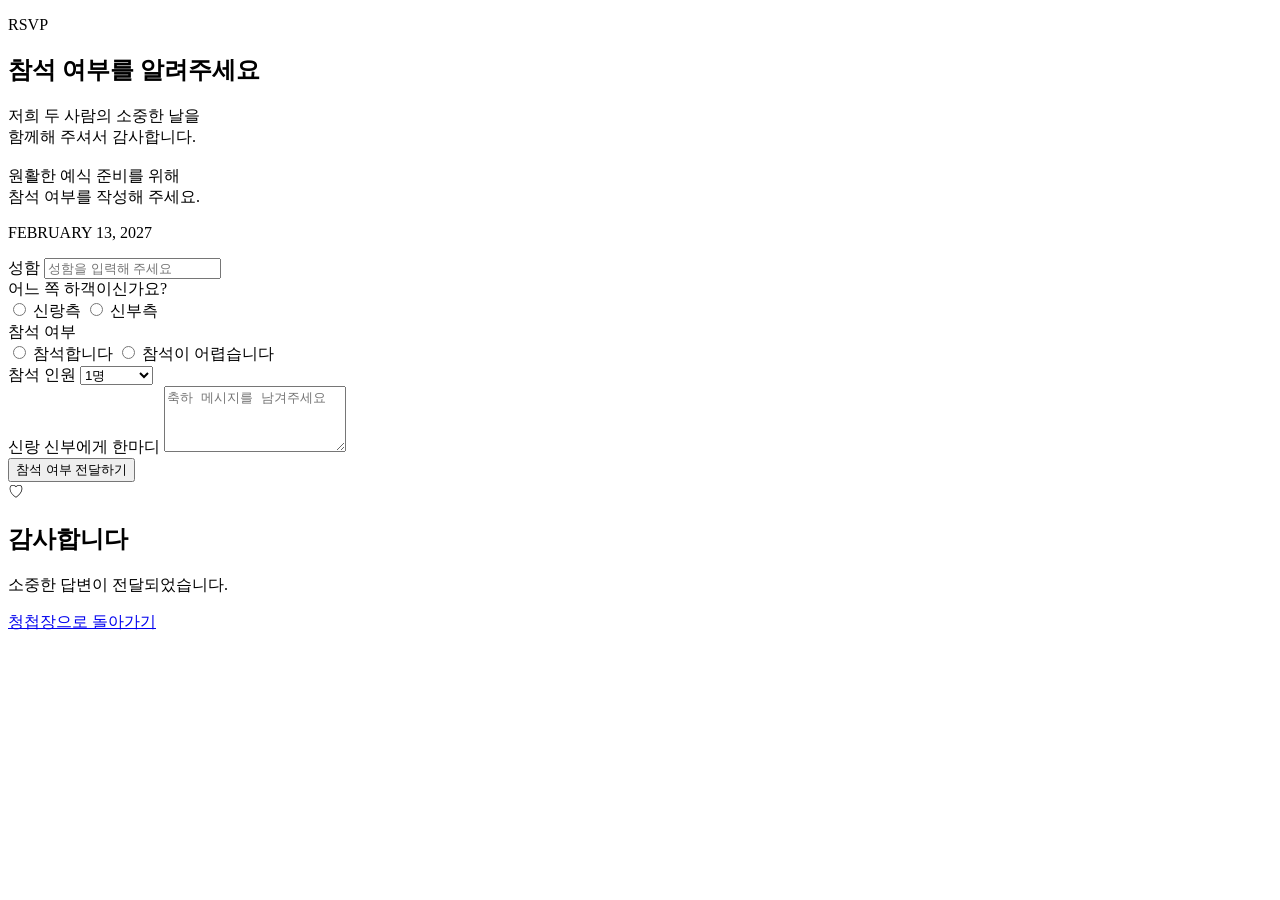
==== rsvp.html @ c838567b "Emily wedding invitation" ====
<!DOCTYPE html>
<html lang="ko">

<head>

    <meta charset="UTF-8">

    <meta
        name="viewport"
        content="width=device-width, initial-scale=1.0">

    <title>
        RSVP | Taeyoon & Minyoung
    </title>

    <link
        rel="stylesheet"
        href="rsvp.css">

</head>


<body>


<main class="rsvp-page">


    <section class="rsvp-header">

        <p class="eng">
            RSVP
        </p>

        <h1>
            참석 여부를 알려주세요
        </h1>


        <div class="line"></div>


        <p class="description">

            저희 두 사람의 소중한 날을<br>
            함께해 주셔서 감사합니다.
            <br><br>

            원활한 예식 준비를 위해<br>
            참석 여부를 작성해 주세요.

        </p>


        <p class="wedding-date">
            FEBRUARY 13, 2027
        </p>

    </section>



    <form id="rsvpForm">


        <!-- NAME -->

        <div class="form-group">

            <label for="name">
                성함
            </label>

            <input
                type="text"
                id="name"
                name="name"
                placeholder="성함을 입력해 주세요"
                required>

        </div>



        <!-- SIDE -->

        <div class="form-group">

            <label>
                어느 쪽 하객이신가요?
            </label>


            <div class="choice-wrap">

                <label class="choice">

                    <input
                        type="radio"
                        name="side"
                        value="신랑측"
                        required>

                    <span>
                        신랑측
                    </span>

                </label>


                <label class="choice">

                    <input
                        type="radio"
                        name="side"
                        value="신부측">

                    <span>
                        신부측
                    </span>

                </label>

            </div>

        </div>



        <!-- ATTENDANCE -->

        <div class="form-group">

            <label>
                참석 여부
            </label>


            <div class="choice-wrap">

                <label class="choice">

                    <input
                        type="radio"
                        name="attendance"
                        value="참석"
                        required>

                    <span>
                        참석합니다
                    </span>

                </label>


                <label class="choice">

                    <input
                        type="radio"
                        name="attendance"
                        value="불참">

                    <span>
                        참석이 어렵습니다
                    </span>

                </label>

            </div>

        </div>



        <!-- NUMBER -->

        <div
            class="form-group"
            id="guestGroup">

            <label for="guests">
                참석 인원
            </label>

            <select
                id="guests"
                name="guests">

                <option value="1">
                    1명
                </option>

                <option value="2">
                    2명
                </option>

                <option value="3">
                    3명
                </option>

                <option value="4">
                    4명
                </option>

                <option value="5">
                    5명 이상
                </option>

            </select>

        </div>



        <!-- MESSAGE -->

        <div class="form-group">

            <label for="message">
                신랑 신부에게 한마디
            </label>

            <textarea
                id="message"
                name="message"
                rows="4"
                placeholder="축하 메시지를 남겨주세요"></textarea>

        </div>



        <button
            type="submit"
            id="submitButton">

            참석 여부 전달하기

        </button>


    </form>



    <!-- RESULT -->

    <div
        id="successMessage"
        class="success-message">

        <div class="heart">
            ♡
        </div>

        <h2>
            감사합니다
        </h2>

        <p>
            소중한 답변이 전달되었습니다.
        </p>


        <a href="index.html">
            청첩장으로 돌아가기
        </a>

    </div>


</main>


<script src="rsvp.js"></script>

</body>

</html>
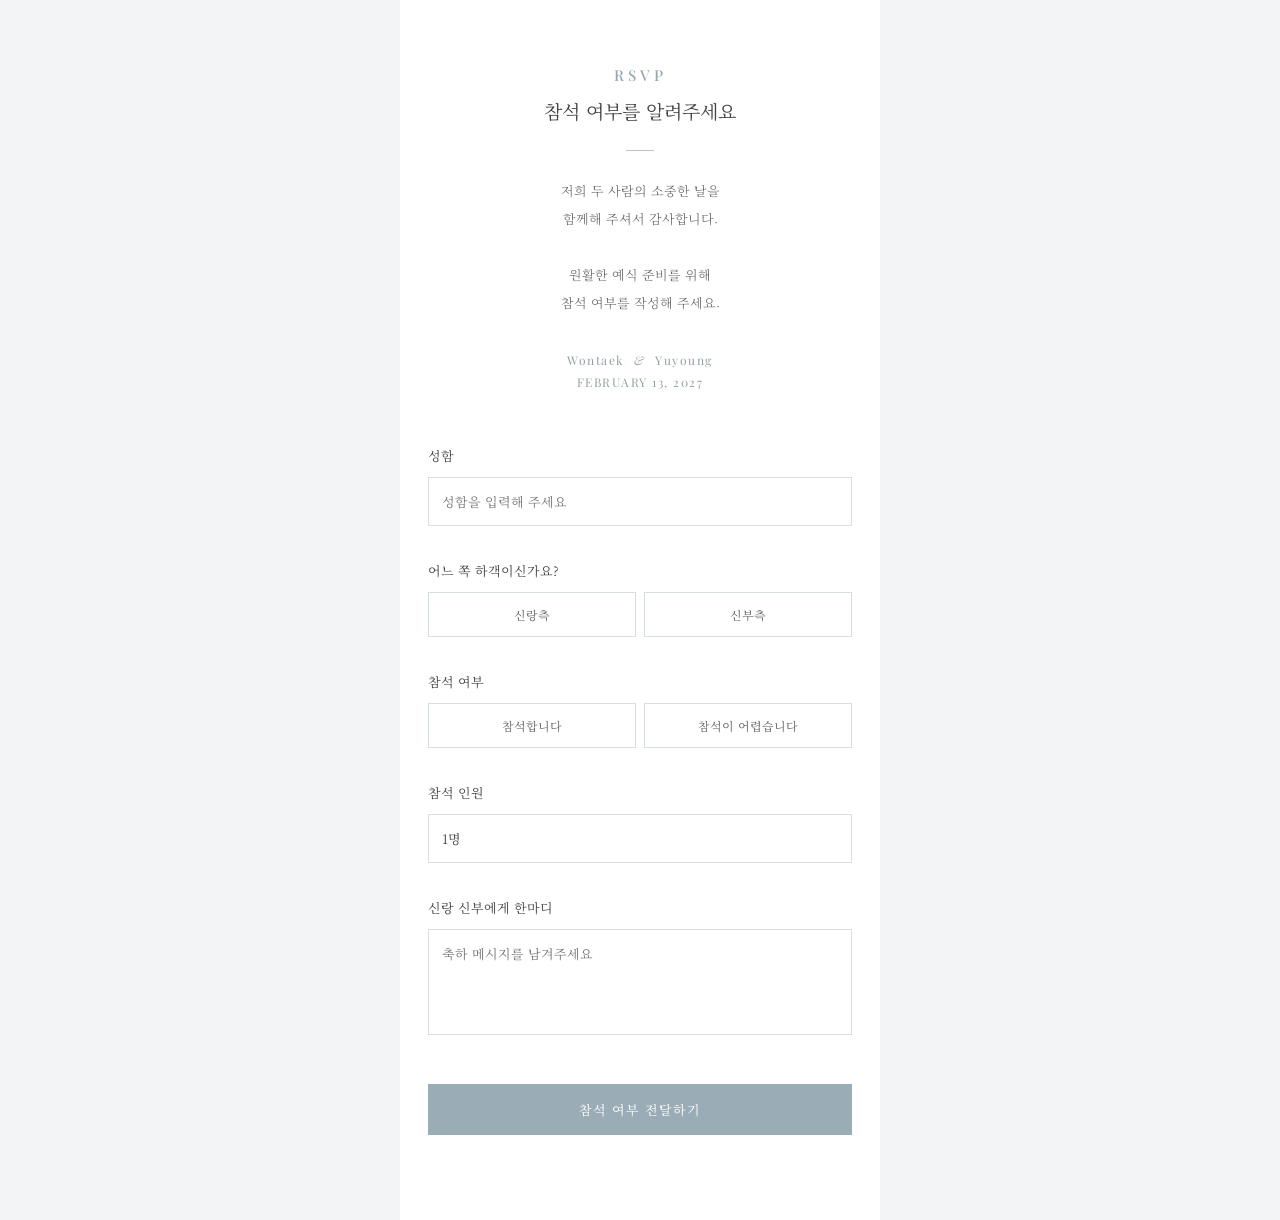
==== commit bdf72149: "Update invitation" ====
--- a/rsvp.html
+++ b/rsvp.html
@@ -10,7 +10,7 @@
         content="width=device-width, initial-scale=1.0">
 
     <title>
-        RSVP | Taeyoon & Minyoung
+        RSVP | Wontaek & Yuyoung
     </title>
 
     <link
@@ -28,9 +28,11 @@
 
     <section class="rsvp-header">
 
+
         <p class="eng">
             RSVP
         </p>
+
 
         <h1>
             참석 여부를 알려주세요
@@ -44,6 +46,7 @@
 
             저희 두 사람의 소중한 날을<br>
             함께해 주셔서 감사합니다.
+
             <br><br>
 
             원활한 예식 준비를 위해<br>
@@ -53,7 +56,19 @@
 
 
         <p class="wedding-date">
+
+            Wontaek
+
+            <span>
+                &
+            </span>
+
+            Yuyoung
+
+            <br>
+
             FEBRUARY 13, 2027
+
         </p>
 
     </section>
@@ -93,6 +108,7 @@
 
             <div class="choice-wrap">
 
+
                 <label class="choice">
 
                     <input
@@ -108,6 +124,7 @@
                 </label>
 
 
+
                 <label class="choice">
 
                     <input
@@ -121,6 +138,7 @@
 
                 </label>
 
+
             </div>
 
         </div>
@@ -137,6 +155,7 @@
 
 
             <div class="choice-wrap">
+
 
                 <label class="choice">
 
@@ -153,6 +172,7 @@
                 </label>
 
 
+
                 <label class="choice">
 
                     <input
@@ -166,13 +186,14 @@
 
                 </label>
 
+
             </div>
 
         </div>
 
 
 
-        <!-- NUMBER -->
+        <!-- GUEST COUNT -->
 
         <div
             class="form-group"
@@ -182,6 +203,7 @@
                 참석 인원
             </label>
 
+
             <select
                 id="guests"
                 name="guests">
@@ -219,6 +241,7 @@
             <label for="message">
                 신랑 신부에게 한마디
             </label>
+
 
             <textarea
                 id="message"
@@ -243,20 +266,28 @@
 
 
 
-    <!-- RESULT -->
+    <!-- SUCCESS -->
 
     <div
         id="successMessage"
         class="success-message">
 
+
         <div class="heart">
             ♡
         </div>
+
+
+        <p class="success-eng">
+            THANK YOU
+        </p>
+
 
         <h2>
             감사합니다
         </h2>
 
+
         <p>
             소중한 답변이 전달되었습니다.
         </p>
@@ -266,6 +297,7 @@
             청첩장으로 돌아가기
         </a>
 
+
     </div>
 
 
--- a/rsvp.css
+++ b/rsvp.css
@@ -0,0 +1,360 @@
+@import url('https://fonts.googleapis.com/css2?family=Noto+Serif+KR:wght@300;400;500;600&family=Playfair+Display:ital,wght@0,400;0,500;0,600;1,400&display=swap');
+
+
+* {
+    box-sizing: border-box;
+    margin: 0;
+    padding: 0;
+}
+
+
+body {
+    background: #f2f4f5;
+
+    color: #434343;
+
+    font-family:
+        "Playfair Display",
+        "Noto Serif KR",
+        serif;
+}
+
+
+.rsvp-page {
+    width: 100%;
+
+    max-width: 480px;
+    min-height: 100vh;
+
+    margin: auto;
+
+    padding: 65px 28px 85px;
+
+    background: #ffffff;
+}
+
+
+
+/* ========================
+   HEADER
+======================== */
+
+.rsvp-header {
+    margin-bottom: 52px;
+
+    text-align: center;
+}
+
+
+.eng {
+    margin-bottom: 12px;
+
+    font-family: "Playfair Display", serif;
+
+    font-size: 15px;
+    font-weight: 500;
+
+    letter-spacing: 4px;
+
+    color: #94a7b0;
+}
+
+
+.rsvp-header h1 {
+    font-family:
+        "Noto Serif KR",
+        serif;
+
+    font-size: 19px;
+    font-weight: 400;
+}
+
+
+.line {
+    width: 28px;
+    height: 1px;
+
+    margin: 26px auto;
+
+    background: #b5c5cb;
+}
+
+
+.description {
+    font-family:
+        "Noto Serif KR",
+        serif;
+
+    font-size: 13px;
+    font-weight: 300;
+
+    line-height: 2.15;
+
+    color: #626262;
+}
+
+
+.wedding-date {
+    margin-top: 32px;
+
+    font-family: "Playfair Display", serif;
+
+    font-size: 12px;
+
+    line-height: 1.9;
+
+    letter-spacing: 1.5px;
+
+    color: #929fa4;
+}
+
+
+.wedding-date span {
+    margin: 0 5px;
+
+    font-style: italic;
+}
+
+
+
+/* ========================
+   FORM
+======================== */
+
+.form-group {
+    margin-bottom: 35px;
+}
+
+
+.form-group > label {
+    display: block;
+
+    margin-bottom: 12px;
+
+    font-family:
+        "Noto Serif KR",
+        serif;
+
+    font-size: 13px;
+}
+
+
+input[type="text"],
+select,
+textarea {
+    width: 100%;
+
+    padding: 14px 13px;
+
+    border: 1px solid #d7dde0;
+    border-radius: 0;
+
+    outline: none;
+
+    background: #ffffff;
+
+    color: #444444;
+
+    font-family:
+        "Noto Serif KR",
+        serif;
+
+    font-size: 13px;
+
+    appearance: none;
+}
+
+
+input[type="text"]:focus,
+select:focus,
+textarea:focus {
+    border-color: #9fb2ba;
+}
+
+
+textarea {
+    resize: none;
+}
+
+
+
+/* ========================
+   RADIO BUTTON
+======================== */
+
+.choice-wrap {
+    display: grid;
+
+    grid-template-columns:
+        repeat(2, 1fr);
+
+    gap: 8px;
+}
+
+
+.choice input {
+    display: none;
+}
+
+
+.choice span {
+    display: block;
+
+    padding: 13px 5px;
+
+    border: 1px solid #d5dde0;
+
+    text-align: center;
+
+    font-family:
+        "Noto Serif KR",
+        serif;
+
+    font-size: 12px;
+
+    color: #636363;
+
+    cursor: pointer;
+
+    transition: 0.2s ease;
+}
+
+
+.choice input:checked + span {
+    border-color: #9bafb8;
+
+    background: #9bafb8;
+
+    color: #ffffff;
+}
+
+
+
+/* ========================
+   BUTTON
+======================== */
+
+#submitButton {
+    width: 100%;
+
+    margin-top: 10px;
+
+    padding: 16px 15px;
+
+    border: none;
+
+    background: #9aadb6;
+
+    color: #ffffff;
+
+    font-family:
+        "Noto Serif KR",
+        serif;
+
+    font-size: 13px;
+
+    letter-spacing: 1px;
+
+    cursor: pointer;
+
+    transition: 0.2s ease;
+}
+
+
+#submitButton:hover {
+    opacity: 0.88;
+}
+
+
+#submitButton:disabled {
+    opacity: 0.5;
+
+    cursor: default;
+}
+
+
+
+/* ========================
+   SUCCESS
+======================== */
+
+.success-message {
+    display: none;
+
+    padding: 85px 10px;
+
+    text-align: center;
+}
+
+
+.success-message.active {
+    display: block;
+}
+
+
+.success-message .heart {
+    margin-bottom: 14px;
+
+    font-family: "Playfair Display", serif;
+
+    font-size: 28px;
+
+    color: #9eb0b8;
+}
+
+
+.success-eng {
+    margin-bottom: 10px;
+
+    font-family: "Playfair Display", serif;
+
+    font-size: 12px;
+
+    letter-spacing: 3px;
+
+    color: #9aaab1;
+}
+
+
+.success-message h2 {
+    margin-bottom: 15px;
+
+    font-family:
+        "Noto Serif KR",
+        serif;
+
+    font-size: 19px;
+    font-weight: 400;
+}
+
+
+.success-message > p:not(.success-eng) {
+    font-family:
+        "Noto Serif KR",
+        serif;
+
+    font-size: 13px;
+
+    color: #777777;
+}
+
+
+.success-message a {
+    display: inline-block;
+
+    margin-top: 35px;
+
+    padding: 12px 25px;
+
+    border: 1px solid #a6b8c0;
+
+    color: #758b94;
+
+    font-family:
+        "Noto Serif KR",
+        serif;
+
+    font-size: 12px;
+
+    text-decoration: none;
+}
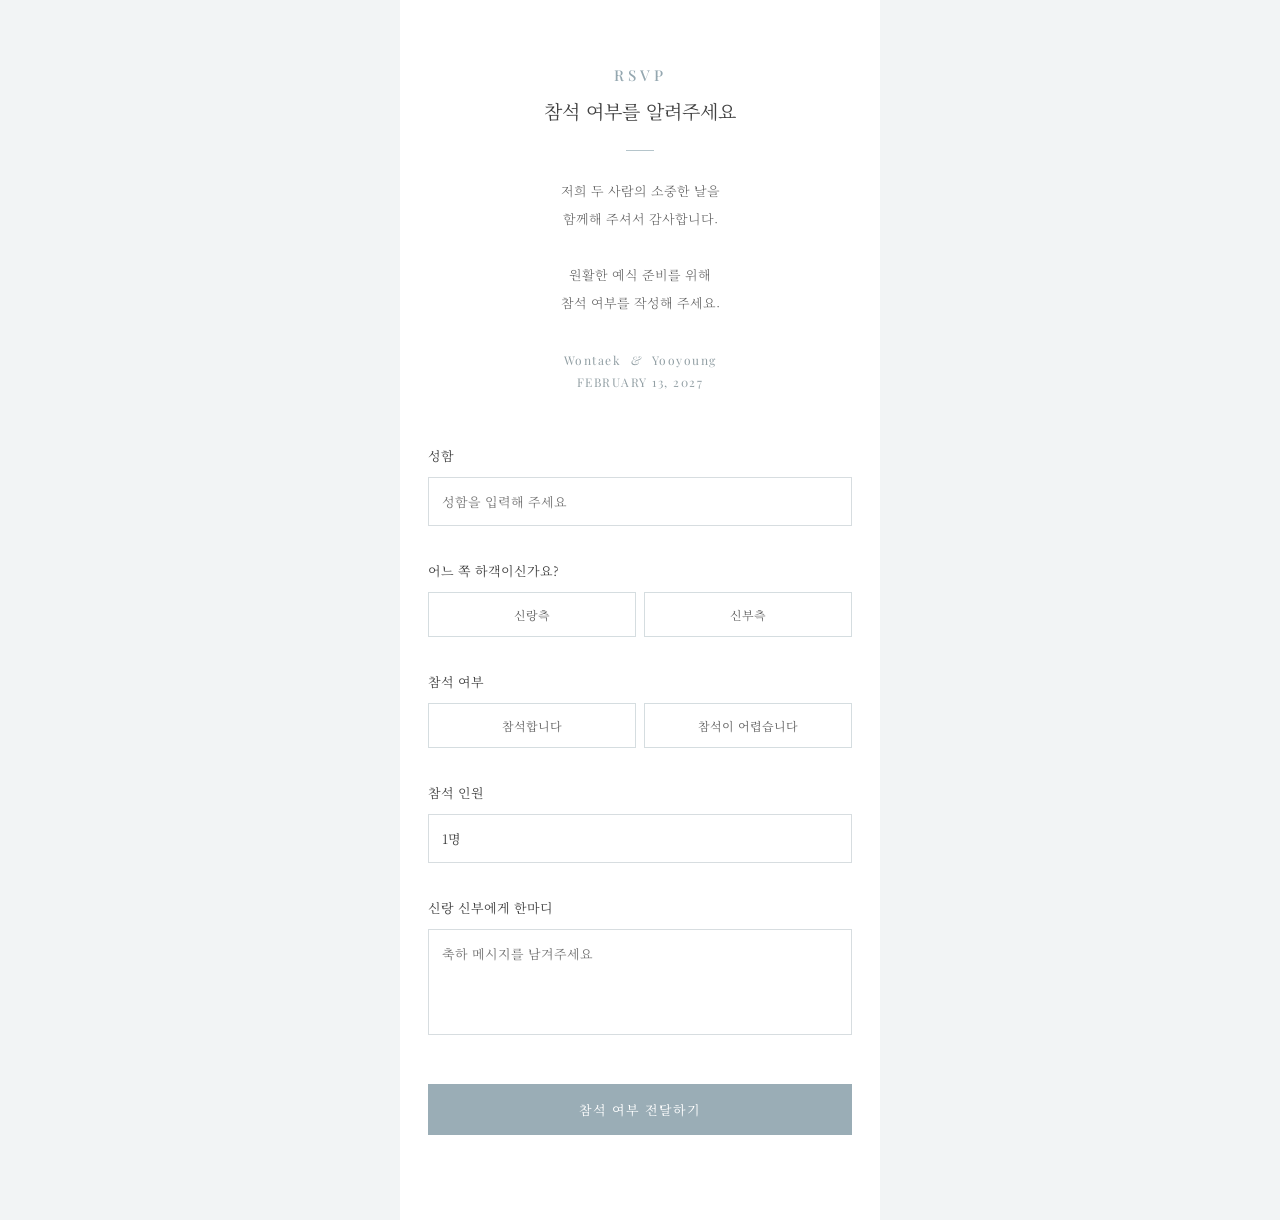
==== commit b80c906b: "Update invitation" ====
--- a/rsvp.html
+++ b/rsvp.html
@@ -10,7 +10,7 @@
         content="width=device-width, initial-scale=1.0">
 
     <title>
-        RSVP | Wontaek & Yuyoung
+        RSVP | Wontaek & Yooyoung
     </title>
 
     <link
@@ -63,7 +63,7 @@
                 &
             </span>
 
-            Yuyoung
+            Yooyoung
 
             <br>
 
